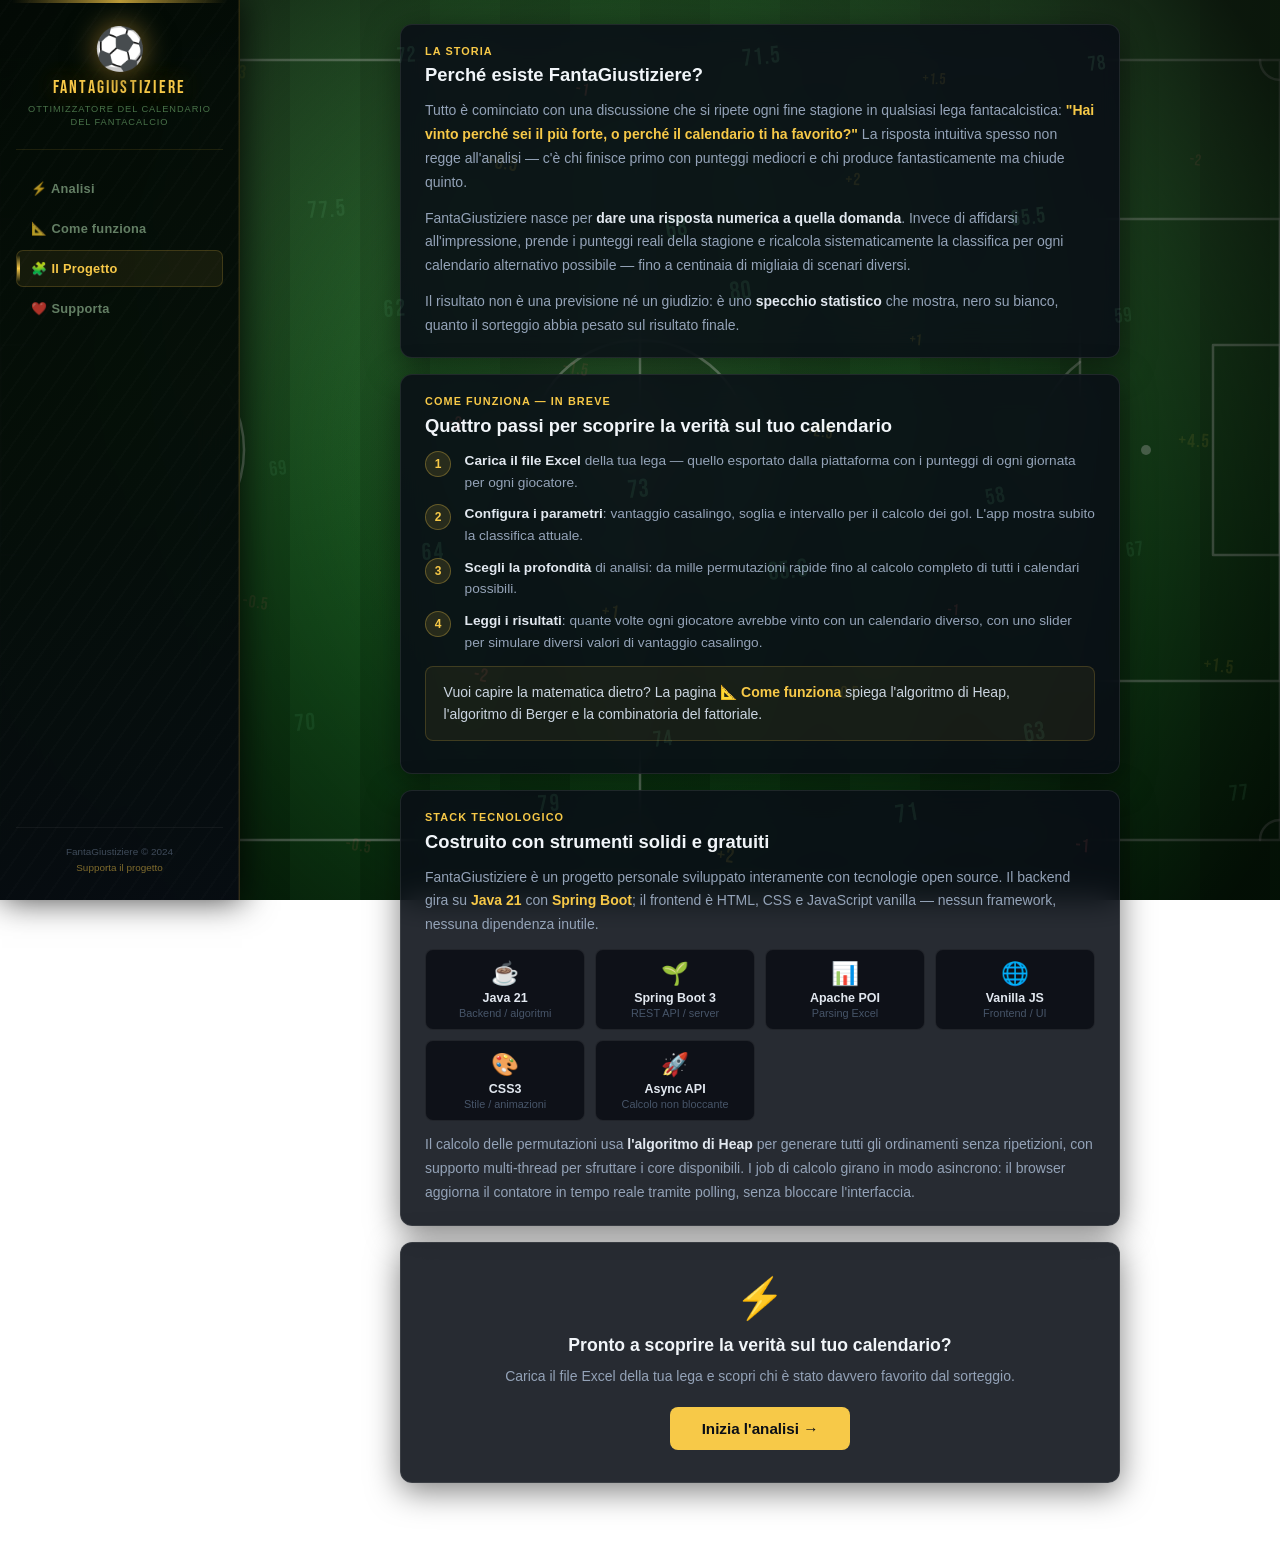
==== src/main/resources/static/about.html @ 56c1ac25 "Improved exception handling + error management, added some aesthetical changes" ====
<!DOCTYPE html>
<html lang="it">
<head>
  <meta charset="UTF-8">
  <meta name="viewport" content="width=device-width, initial-scale=1.0">
  <link rel="icon" type="image/svg+xml" href="favicon.svg">
  <title>FantaGiustiziere — Il Progetto</title>
  <meta name="description" content="FantaGiustiziere è un progetto open source per analizzare il calendario del Fantacalcio. Scopri la storia, la tecnologia e come contribuire.">
  <meta property="og:type"        content="website">
  <meta property="og:site_name"   content="FantaGiustiziere">
  <meta property="og:locale"      content="it_IT">
  <meta property="og:url"         content="https://PRODUCTION_URL/about.html">
  <meta property="og:title"       content="FantaGiustiziere — Il Progetto">
  <meta property="og:description" content="FantaGiustiziere è un progetto open source per analizzare il calendario del Fantacalcio. Scopri la storia, la tecnologia e come contribuire.">
  <link rel="preconnect" href="https://fonts.googleapis.com">
  <link rel="stylesheet" href="https://fonts.googleapis.com/css2?family=Bebas+Neue&display=swap">
  <link rel="stylesheet" href="shared.css">
  <style>
    /* ── Tech stack grid ──────────────────────────────────────────────── */
    .tech-grid {
      display: grid;
      grid-template-columns: repeat(auto-fill, minmax(150px, 1fr));
      gap: 0.6rem;
      margin: 0.75rem 0;
    }
    .tech-chip {
      background: rgba(5,8,15,0.7);
      border: 1px solid rgba(255,255,255,0.08);
      border-radius: 8px;
      padding: 0.65rem 0.9rem;
      text-align: center;
    }
    .tech-chip .tech-icon { font-size: 1.4rem; display: block; margin-bottom: 0.25rem; }
    .tech-chip .tech-name { font-size: 0.78rem; font-weight: 600; color: #e2e8f0; display: block; }
    .tech-chip .tech-role { font-size: 0.68rem; color: #475569; display: block; margin-top: 0.1rem; }

    /* ── Step list ───────────────────────────────────────────────────── */
    .step-list { display: flex; flex-direction: column; gap: 0.6rem; margin: 0.75rem 0; }
    .step-item { display: flex; gap: 0.85rem; align-items: flex-start; }
    .step-num {
      width: 26px; height: 26px;
      border-radius: 50%;
      background: rgba(247,201,72,0.12);
      border: 1px solid rgba(247,201,72,0.3);
      color: #f7c948;
      font-size: 0.75rem; font-weight: 700;
      display: flex; align-items: center; justify-content: center;
      flex-shrink: 0; margin-top: 1px;
    }
    .step-text { font-size: 0.855rem; color: #94a3b8; line-height: 1.6; }
    .step-text strong { color: #e2e8f0; }

    /* ── CTA card ────────────────────────────────────────────────────── */
    .cta-card {
      text-align: center;
      padding: 2rem 1.5rem;
    }
    .cta-emoji { font-size: 2.5rem; display: block; margin-bottom: 0.75rem; }
    .cta-card h2 { font-size: 1.1rem; font-weight: 700; color: #f1f5f9; margin-bottom: 0.5rem; }
    .cta-card p { font-size: 0.875rem; color: #94a3b8; margin-bottom: 1.25rem; line-height: 1.6; }
  </style>
</head>
<body>

<!-- Football pitch SVG background -->
<svg class="field-bg" viewBox="0 0 1400 900" preserveAspectRatio="xMidYMid slice"
     xmlns="http://www.w3.org/2000/svg" aria-hidden="true">
  <defs>
    <pattern id="mow" x="0" y="0" width="140" height="900" patternUnits="userSpaceOnUse">
      <rect x="0" y="0" width="140" height="900" fill="#0e4716"/>
      <rect x="0" y="0" width="70"  height="900" fill="#0b3c12"/>
    </pattern>
    <radialGradient id="fl1" cx="210" cy="0" r="1050" gradientUnits="userSpaceOnUse">
      <stop offset="0%"   stop-color="rgba(210,255,190,0.22)"/>
      <stop offset="55%"  stop-color="rgba(160,220,140,0.06)"/>
      <stop offset="100%" stop-color="rgba(0,0,0,0)"/>
    </radialGradient>
    <radialGradient id="fl2" cx="1190" cy="0" r="1050" gradientUnits="userSpaceOnUse">
      <stop offset="0%"   stop-color="rgba(210,255,190,0.22)"/>
      <stop offset="55%"  stop-color="rgba(160,220,140,0.06)"/>
      <stop offset="100%" stop-color="rgba(0,0,0,0)"/>
    </radialGradient>
    <radialGradient id="cg" cx="700" cy="450" r="320" gradientUnits="userSpaceOnUse">
      <stop offset="0%"   stop-color="rgba(255,255,220,0.10)"/>
      <stop offset="100%" stop-color="rgba(0,0,0,0)"/>
    </radialGradient>
    <radialGradient id="vig" cx="700" cy="450" r="740" gradientUnits="userSpaceOnUse">
      <stop offset="38%"  stop-color="rgba(0,0,0,0)"/>
      <stop offset="100%" stop-color="rgba(0,0,0,0.76)"/>
    </radialGradient>
  </defs>
  <rect width="1400" height="900" fill="url(#mow)"/>
  <g fill="none" stroke="rgba(255,255,255,0.40)" stroke-width="2.5" stroke-linecap="round" stroke-linejoin="round">
    <rect x="60" y="60" width="1280" height="780"/>
    <line x1="700" y1="60" x2="700" y2="840"/>
    <circle cx="700" cy="450" r="110"/>
    <rect x="60"   y="219" width="200" height="462"/>
    <rect x="60"   y="345" width="67"  height="210"/>
    <rect x="1140" y="219" width="200" height="462"/>
    <rect x="1273" y="345" width="67"  height="210"/>
    <path d="M 260 362 A 110 110 0 0 1 260 538"/>
    <path d="M 1140 538 A 110 110 0 0 1 1140 362"/>
    <path d="M 80 60   A 20 20 0 0 1 60 80"/>
    <path d="M 1320 60 A 20 20 0 0 0 1340 80"/>
    <path d="M 60 820  A 20 20 0 0 1 80 840"/>
    <path d="M 1320 840 A 20 20 0 0 1 1340 820"/>
    <rect x="16"   y="388" width="44" height="124" stroke="rgba(255,255,255,0.22)"/>
    <rect x="1340" y="388" width="44" height="124" stroke="rgba(255,255,255,0.22)"/>
  </g>
  <g fill="rgba(255,255,255,0.40)">
    <circle cx="700"  cy="450" r="5"/>
    <circle cx="194"  cy="450" r="5"/>
    <circle cx="1206" cy="450" r="5"/>
  </g>
  <rect width="1400" height="900" fill="url(#fl1)"/>
  <rect width="1400" height="900" fill="url(#fl2)"/>
  <rect width="1400" height="900" fill="url(#cg)"/>
  <rect width="1400" height="900" fill="url(#vig)"/>
</svg>

<!-- Floating bonus numbers (filled by shared.js) -->
<div class="bonus-layer" aria-hidden="true"></div>

<!-- Mobile top bar -->
<div class="mobile-topbar">
  <a href="index.html" class="mobile-topbar-brand">
    <span class="mobile-topbar-logo">⚽</span>
    <span class="mobile-topbar-title">FantaGiustiziere</span>
  </a>
  <button class="burger-btn" id="burgerBtn" aria-label="Menu" aria-expanded="false">☰</button>
</div>
<div class="mobile-menu" id="mobileMenu" hidden>
  <a href="index.html"   class="nav-link">⚡ Analisi</a>
  <a href="info.html"    class="nav-link">📐 Come funziona</a>
  <a href="about.html"   class="nav-link active">🧩 Il Progetto</a>
  <a href="support.html" class="nav-link">❤️ Supporta</a>
</div>

<div class="layout">
  <aside class="sidebar">
    <div class="sidebar-brand">
      <span class="sidebar-logo">⚽</span>
      <div class="sidebar-title">FantaGiustiziere</div>
      <div class="sidebar-subtitle">Ottimizzatore del calendario del Fantacalcio</div>
    </div>
    <nav class="sidebar-nav">
      <a href="index.html"   class="nav-link">⚡ Analisi</a>
      <a href="info.html"    class="nav-link">📐 Come funziona</a>
      <a href="about.html"   class="nav-link active">🧩 Il Progetto</a>
      <a href="support.html" class="nav-link">❤️ Supporta</a>
    </nav>
    <div class="sidebar-footer">
      FantaGiustiziere &copy; 2024<br>
      <a href="support.html">Supporta il progetto</a>
    </div>
  </aside>

  <main class="content">
  <div class="content-inner">

  <!-- ── Intro ─────────────────────────────────────────────────────── -->
  <div class="card">
    <div class="section-label">La storia</div>
    <h2>Perché esiste FantaGiustiziere?</h2>
    <p>
      Tutto è cominciato con una discussione che si ripete ogni fine stagione in qualsiasi lega
      fantacalcistica: <em>"Hai vinto perché sei il più forte, o perché il calendario ti ha favorito?"</em>
      La risposta intuitiva spesso non regge all'analisi — c'è chi finisce primo con punteggi mediocri
      e chi produce fantasticamente ma chiude quinto.
    </p>
    <p>
      FantaGiustiziere nasce per <strong>dare una risposta numerica a quella domanda</strong>.
      Invece di affidarsi all'impressione, prende i punteggi reali della stagione e ricalcola
      sistematicamente la classifica per ogni calendario alternativo possibile — fino a centinaia
      di migliaia di scenari diversi.
    </p>
    <p>
      Il risultato non è una previsione né un giudizio: è uno <strong>specchio statistico</strong>
      che mostra, nero su bianco, quanto il sorteggio abbia pesato sul risultato finale.
    </p>
  </div>

  <!-- ── How it works (quick) ──────────────────────────────────────── -->
  <div class="card">
    <div class="section-label">Come funziona — in breve</div>
    <h2>Quattro passi per scoprire la verità sul tuo calendario</h2>

    <div class="step-list">
      <div class="step-item">
        <div class="step-num">1</div>
        <div class="step-text">
          <strong>Carica il file Excel</strong> della tua lega — quello esportato dalla piattaforma
          con i punteggi di ogni giornata per ogni giocatore.
        </div>
      </div>
      <div class="step-item">
        <div class="step-num">2</div>
        <div class="step-text">
          <strong>Configura i parametri</strong>: vantaggio casalingo, soglia e intervallo per il calcolo
          dei gol. L'app mostra subito la classifica attuale.
        </div>
      </div>
      <div class="step-item">
        <div class="step-num">3</div>
        <div class="step-text">
          <strong>Scegli la profondità</strong> di analisi: da mille permutazioni rapide fino al
          calcolo completo di tutti i calendari possibili.
        </div>
      </div>
      <div class="step-item">
        <div class="step-num">4</div>
        <div class="step-text">
          <strong>Leggi i risultati</strong>: quante volte ogni giocatore avrebbe vinto con un
          calendario diverso, con uno slider per simulare diversi valori di vantaggio casalingo.
        </div>
      </div>
    </div>

    <div class="highlight">
      Vuoi capire la matematica dietro? La pagina
      <strong><a href="info.html" style="color:#f7c948;text-decoration:none">📐 Come funziona</a></strong>
      spiega l'algoritmo di Heap, l'algoritmo di Berger e la combinatoria del fattoriale.
    </div>
  </div>

  <!-- ── Tech stack ─────────────────────────────────────────────────── -->
  <div class="card">
    <div class="section-label">Stack tecnologico</div>
    <h2>Costruito con strumenti solidi e gratuiti</h2>
    <p>
      FantaGiustiziere è un progetto personale sviluppato interamente con tecnologie open source.
      Il backend gira su <em>Java 21</em> con <em>Spring Boot</em>; il frontend è HTML, CSS e
      JavaScript vanilla — nessun framework, nessuna dipendenza inutile.
    </p>

    <div class="tech-grid">
      <div class="tech-chip">
        <span class="tech-icon">☕</span>
        <span class="tech-name">Java 21</span>
        <span class="tech-role">Backend / algoritmi</span>
      </div>
      <div class="tech-chip">
        <span class="tech-icon">🌱</span>
        <span class="tech-name">Spring Boot 3</span>
        <span class="tech-role">REST API / server</span>
      </div>
      <div class="tech-chip">
        <span class="tech-icon">📊</span>
        <span class="tech-name">Apache POI</span>
        <span class="tech-role">Parsing Excel</span>
      </div>
      <div class="tech-chip">
        <span class="tech-icon">🌐</span>
        <span class="tech-name">Vanilla JS</span>
        <span class="tech-role">Frontend / UI</span>
      </div>
      <div class="tech-chip">
        <span class="tech-icon">🎨</span>
        <span class="tech-name">CSS3</span>
        <span class="tech-role">Stile / animazioni</span>
      </div>
      <div class="tech-chip">
        <span class="tech-icon">🚀</span>
        <span class="tech-name">Async API</span>
        <span class="tech-role">Calcolo non bloccante</span>
      </div>
    </div>

    <p>
      Il calcolo delle permutazioni usa <strong>l'algoritmo di Heap</strong> per generare tutti gli
      ordinamenti senza ripetizioni, con supporto multi-thread per sfruttare i core disponibili.
      I job di calcolo girano in modo asincrono: il browser aggiorna il contatore in tempo reale
      tramite polling, senza bloccare l'interfaccia.
    </p>
  </div>

  <!-- ── CTA ────────────────────────────────────────────────────────── -->
  <div class="card cta-card">
    <span class="cta-emoji">⚡</span>
    <h2>Pronto a scoprire la verità sul tuo calendario?</h2>
    <p>Carica il file Excel della tua lega e scopri chi è stato davvero favorito dal sorteggio.</p>
    <a href="index.html" class="btn btn-primary" style="display:inline-block;padding:0.8rem 2rem;text-decoration:none;">
      Inizia l'analisi →
    </a>
  </div>

  </div><!-- /.content-inner -->
  </main>
</div><!-- /.layout -->

<script src="shared.js"></script>
</body>
</html>
---- src/main/resources/static/shared.css ----
/* ── Reset ─────────────────────────────────────────────────────────────── */
*, *::before, *::after { box-sizing: border-box; margin: 0; padding: 0; }
[hidden] { display: none !important; }

/* ── Base ──────────────────────────────────────────────────────────────── */
body {
  font-family: -apple-system, BlinkMacSystemFont, 'Segoe UI', Roboto, sans-serif;
  color: #e2e8f0;
  min-height: 100vh;
}

/* ── Football pitch background ─────────────────────────────────────────── */
.field-bg {
  position: fixed;
  top: 0; left: 0;
  width: 100%; height: 100%;
  z-index: -1;
}

/* ── Layout ────────────────────────────────────────────────────────────── */
.layout { display: flex; min-height: 100vh; }

/* ── Sidebar ───────────────────────────────────────────────────────────── */
.sidebar {
  width: 240px;
  flex-shrink: 0;
  position: sticky;
  top: 0;
  height: 100vh;
  background: linear-gradient(160deg,
    rgba(3, 10, 5, 0.97) 0%,
    rgba(5, 14, 8, 0.96) 45%,
    rgba(7, 12, 18, 0.97) 100%
  );
  border-right: 1px solid rgba(247,201,72,0.18);
  box-shadow: 2px 0 32px rgba(0,0,0,0.75), inset -1px 0 0 rgba(247,201,72,0.08);
  backdrop-filter: blur(28px);
  -webkit-backdrop-filter: blur(28px);
  padding: 1.75rem 1rem 1.5rem;
  display: flex;
  flex-direction: column;
  z-index: 200;
  overflow-y: auto;
  overflow-x: hidden;
}

.sidebar::before {
  content: '';
  position: absolute;
  inset: 0;
  background: repeating-linear-gradient(
    -55deg, transparent, transparent 14px,
    rgba(255,255,255,0.012) 14px, rgba(255,255,255,0.012) 16px
  );
  pointer-events: none;
}

.sidebar::after {
  content: '';
  position: absolute;
  top: 0; left: 0; right: 0;
  height: 3px;
  background: linear-gradient(90deg, transparent 5%, rgba(247,201,72,0.75) 50%, transparent 95%);
}

.sidebar-brand {
  position: relative;
  text-align: center;
  padding-bottom: 1.25rem;
  border-bottom: 1px solid rgba(247,201,72,0.1);
  margin-bottom: 1.25rem;
}

.sidebar-logo {
  font-size: 2.6rem;
  line-height: 1;
  margin-bottom: 0.4rem;
  display: block;
  filter: drop-shadow(0 0 14px rgba(247,201,72,0.5)) drop-shadow(0 3px 10px rgba(0,0,0,0.7));
  animation: ball-pulse 3.5s ease-in-out infinite;
}

@keyframes ball-pulse {
  0%, 100% {
    filter: drop-shadow(0 0 10px rgba(247,201,72,0.4)) drop-shadow(0 3px 8px rgba(0,0,0,0.7));
    transform: scale(1);
  }
  50% {
    filter: drop-shadow(0 0 22px rgba(247,201,72,0.65)) drop-shadow(0 4px 14px rgba(0,0,0,0.7));
    transform: scale(1.07);
  }
}

.sidebar-title {
  font-family: 'Bebas Neue', 'Impact', sans-serif;
  font-size: 1.15rem;
  font-weight: 400;
  letter-spacing: 0.12em;
  color: #f7c948;
  text-shadow: 0 0 24px rgba(247,201,72,0.45), 0 1px 10px rgba(0,0,0,0.9);
}

.sidebar-subtitle {
  font-size: 0.58rem;
  color: rgba(90, 140, 90, 0.8);
  margin-top: 0.25rem;
  line-height: 1.4;
  text-transform: uppercase;
  letter-spacing: 0.1em;
}

.sidebar-nav { position: relative; display: flex; flex-direction: column; gap: 0.25rem; }

.nav-link {
  display: block;
  padding: 0.6rem 0.9rem;
  border-radius: 7px;
  text-decoration: none;
  font-size: 0.8rem;
  font-weight: 600;
  color: rgba(140, 175, 140, 0.7);
  border: 1px solid transparent;
  transition: all 0.2s;
  position: relative;
  overflow: hidden;
  letter-spacing: 0.02em;
}

.nav-link::before {
  content: '';
  position: absolute;
  left: 0; top: 10%; bottom: 10%;
  width: 2.5px;
  background: linear-gradient(180deg, transparent, #f7c948, transparent);
  border-radius: 0 2px 2px 0;
  transform: scaleY(0);
  transform-origin: center;
  transition: transform 0.2s;
}

.nav-link:hover { color: #e2e8f0; background: rgba(255,255,255,0.05); border-color: rgba(255,255,255,0.07); }
.nav-link:hover::before { transform: scaleY(0.5); }
.nav-link.active { color: #f7c948; background: rgba(247,201,72,0.07); border-color: rgba(247,201,72,0.18); }
.nav-link.active::before { transform: scaleY(1); }

.sidebar-footer {
  margin-top: auto;
  padding-top: 1rem;
  border-top: 1px solid rgba(255,255,255,0.05);
  font-size: 0.62rem;
  color: rgba(100, 116, 139, 0.6);
  text-align: center;
  line-height: 1.6;
}
.sidebar-footer a { color: rgba(247,201,72,0.5); text-decoration: none; }
.sidebar-footer a:hover { color: #f7c948; }

/* ── Content area ──────────────────────────────────────────────────────── */
.content { flex: 1; min-width: 0; padding: 1.5rem 2rem 3rem; overflow-y: auto; }
.content-inner { max-width: 720px; margin: 0 auto; }

/* ── Floating bonus numbers ────────────────────────────────────────────── */
.bonus-layer {
  position: fixed;
  inset: 0;
  z-index: 50;
  pointer-events: none;
  overflow: hidden;
}

.bonus-num {
  position: absolute;
  left: var(--x);
  top: var(--y);
  font-size: var(--sz);
  opacity: var(--op);
  font-family: 'Bebas Neue', 'Impact', sans-serif;
  letter-spacing: 0.05em;
  line-height: 1;
  white-space: nowrap;
  transform: rotate(var(--rot));
  animation: bonus-drift var(--dur) ease-in-out var(--dl) infinite;
}

.bonus-num.pos     { color: #f7c948; }
.bonus-num.neg     { color: #f87171; }
.bonus-num.neutral { color: #86efac; }

@keyframes bonus-drift {
  0%   { transform: rotate(var(--rot)) translateY(0px); }
  28%  { transform: rotate(calc(var(--rot) + 4deg)) translateY(-14px); }
  72%  { transform: rotate(calc(var(--rot) - 3deg)) translateY(9px); }
  100% { transform: rotate(var(--rot)) translateY(0px); }
}

/* ── Glass card ────────────────────────────────────────────────────────── */
.card {
  background: rgba(10, 14, 22, 0.88);
  border: 1px solid rgba(255,255,255,0.09);
  border-radius: 12px;
  padding: 1.25rem 1.5rem;
  backdrop-filter: blur(16px);
  -webkit-backdrop-filter: blur(16px);
  box-shadow: 0 8px 32px rgba(0,0,0,0.5);
  position: relative;
  margin-bottom: 1rem;
}

/* ── Shared typography ─────────────────────────────────────────────────── */
.section-label {
  font-size: 0.68rem;
  font-weight: 700;
  text-transform: uppercase;
  letter-spacing: 0.1em;
  color: #f7c948;
  margin-bottom: 0.4rem;
}

.card-title { font-size: 1rem; font-weight: 700; color: #f1f5f9; margin-bottom: 0.2rem; }
.card-subtitle { font-size: 0.8rem; color: #64748b; margin-bottom: 1rem; }

.card h2 { font-size: 1.15rem; font-weight: 700; color: #f1f5f9; margin-bottom: 0.75rem; line-height: 1.3; }
.card p { font-size: 0.875rem; color: #94a3b8; line-height: 1.7; margin-bottom: 0.75rem; }
.card p:last-child { margin-bottom: 0; }
.card p strong { color: #e2e8f0; }
.card p em { color: #f7c948; font-style: normal; font-weight: 600; }

.highlight {
  background: rgba(247,201,72,0.06);
  border: 1px solid rgba(247,201,72,0.18);
  border-radius: 8px;
  padding: 0.9rem 1.1rem;
  margin: 0.75rem 0;
  font-size: 0.875rem;
  color: #cbd5e1;
  line-height: 1.6;
}
.highlight strong { color: #f7c948; }

.divider { border: none; border-top: 1px solid rgba(255,255,255,0.07); margin: 1.25rem 0; }

/* ── Shared banners ────────────────────────────────────────────────────── */
.error-box {
  background: rgba(45,10,10,0.92);
  border: 1px solid #7f1d1d;
  color: #fca5a5;
  border-radius: 8px;
  padding: 0.9rem 1.1rem;
  font-size: 0.875rem;
  margin-top: 1rem;
}

.success-box {
  background: rgba(10,40,20,0.92);
  border: 1px solid #166534;
  color: #86efac;
  border-radius: 8px;
  padding: 0.9rem 1.1rem;
  font-size: 0.875rem;
  margin-top: 1rem;
}

/* ── Shared buttons ────────────────────────────────────────────────────── */
.btn {
  padding: 0.75rem 1.5rem;
  border-radius: 8px;
  font-size: 0.95rem;
  font-weight: 600;
  border: none;
  cursor: pointer;
  transition: background 0.15s, opacity 0.15s;
  text-decoration: none;
  display: inline-block;
  text-align: center;
}
.btn-primary { background: #f7c948; color: #0a0e16; }
.btn-primary:hover { background: #fad86a; }
.btn-primary:disabled { opacity: 0.45; cursor: not-allowed; }
.btn-secondary { background: rgba(255,255,255,0.07); color: #94a3b8; border: 1px solid rgba(255,255,255,0.1); }
.btn-secondary:hover { background: rgba(255,255,255,0.12); color: #e2e8f0; }
.btn-row { display: flex; gap: 0.75rem; margin-top: 1rem; }
.btn-row .btn-primary { flex: 1; }

/* ── Mobile top bar ────────────────────────────────────────────────────── */
.mobile-topbar {
  display: none;
  position: fixed;
  top: 0; left: 0; right: 0;
  height: 54px;
  background: rgba(3, 10, 5, 0.98);
  border-bottom: 1px solid rgba(247,201,72,0.22);
  backdrop-filter: blur(20px);
  -webkit-backdrop-filter: blur(20px);
  z-index: 300;
  align-items: center;
  justify-content: space-between;
  padding: 0 1rem;
}

.mobile-topbar-brand {
  display: flex;
  align-items: center;
  gap: 0.5rem;
  text-decoration: none;
}

.mobile-topbar-logo { font-size: 1.45rem; }

.mobile-topbar-title {
  font-family: 'Bebas Neue', 'Impact', sans-serif;
  font-size: 1.05rem;
  letter-spacing: 0.12em;
  color: #f7c948;
  text-shadow: 0 0 14px rgba(247,201,72,0.4);
}

.burger-btn {
  background: none;
  border: 1px solid rgba(247,201,72,0.3);
  border-radius: 6px;
  color: #f7c948;
  font-size: 1.1rem;
  width: 36px; height: 36px;
  cursor: pointer;
  display: flex; align-items: center; justify-content: center;
  transition: background 0.15s;
  flex-shrink: 0;
}
.burger-btn:hover { background: rgba(247,201,72,0.12); }

.mobile-menu {
  position: fixed;
  top: 54px; left: 0; right: 0;
  background: rgba(3, 10, 5, 0.99);
  border-bottom: 1px solid rgba(247,201,72,0.15);
  z-index: 299;
  padding: 0.5rem;
  display: flex;
  flex-direction: column;
  gap: 0.2rem;
  backdrop-filter: blur(20px);
  -webkit-backdrop-filter: blur(20px);
  box-shadow: 0 8px 24px rgba(0,0,0,0.6);
}
.mobile-menu .nav-link { font-size: 0.88rem; padding: 0.7rem 1rem; }

/* ── Responsive breakpoint ─────────────────────────────────────────────── */
@media (max-width: 767px) {
  .sidebar { display: none; }
  .mobile-topbar { display: flex; }
  .layout { flex-direction: column; }
  .content { padding: calc(54px + 1.25rem) 1rem 2.5rem; }
  .content-inner { max-width: 100%; }
}
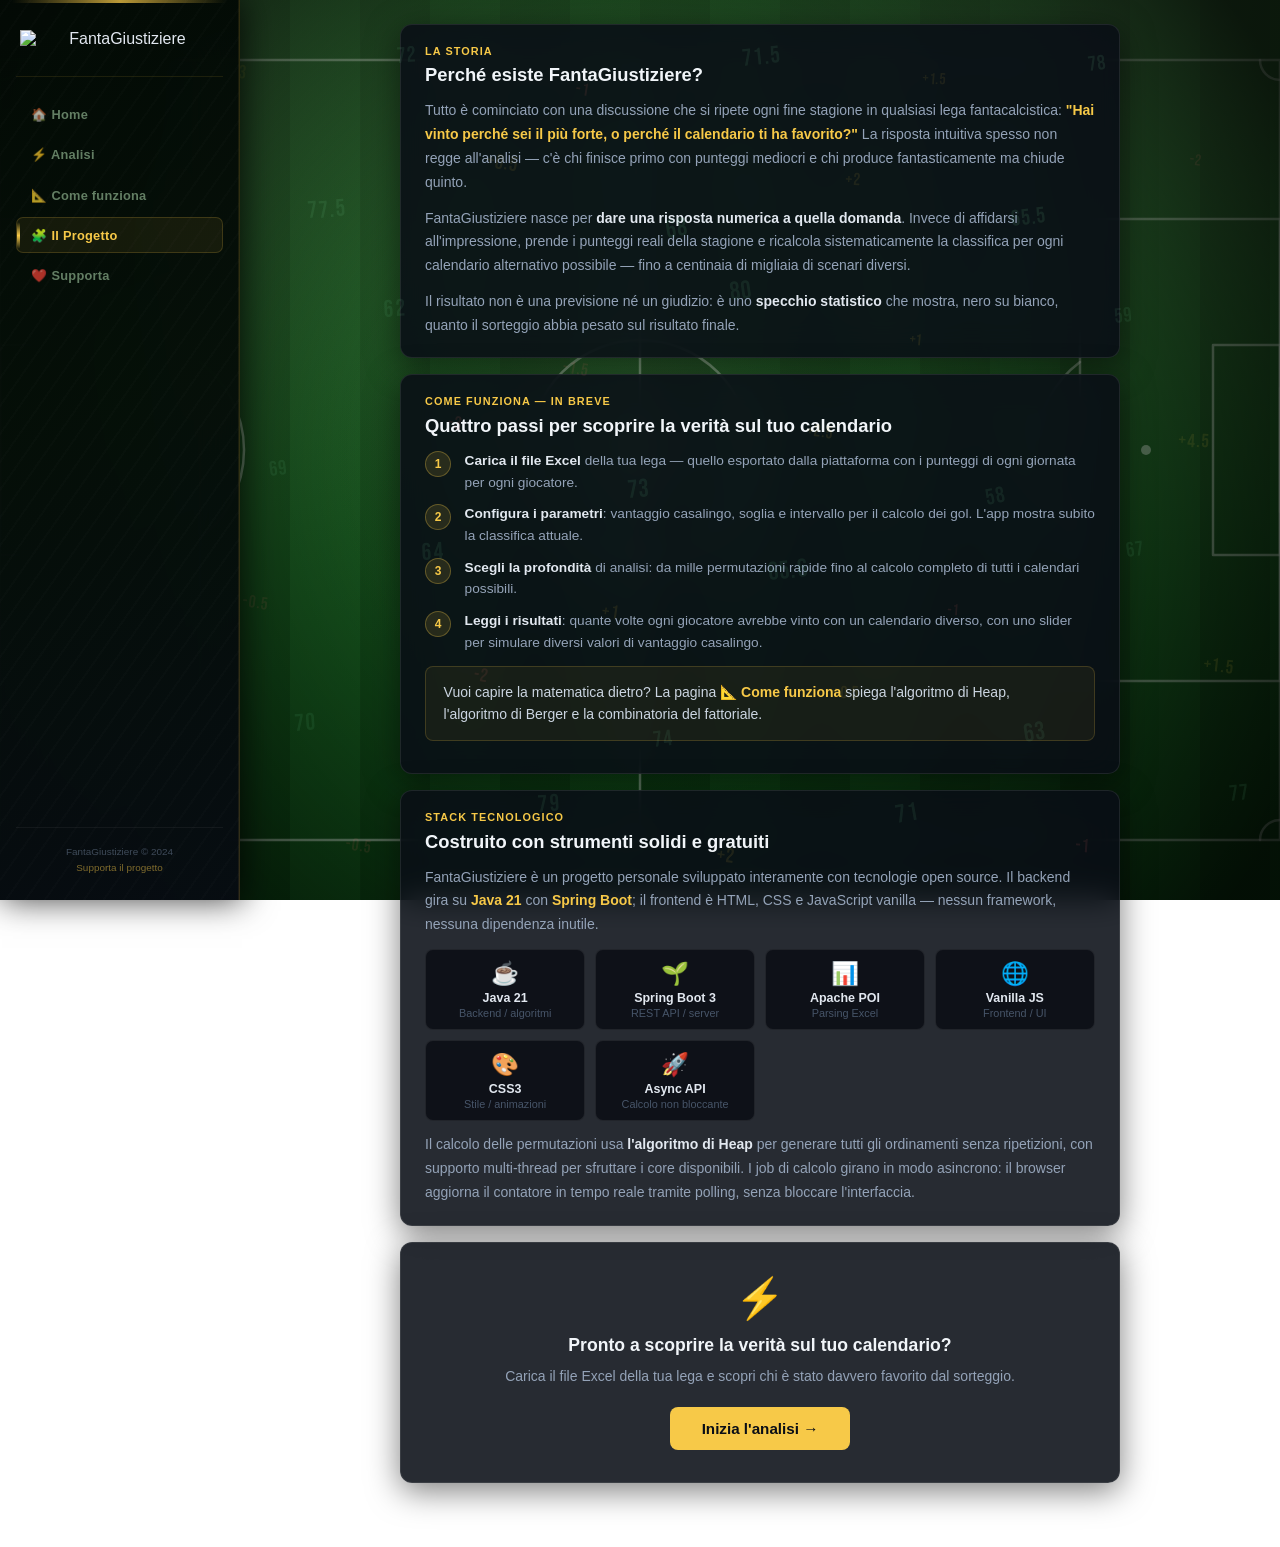
==== commit 6675736d: "improved error handling + restructured frontend site" ====
--- a/src/main/resources/static/about.html
+++ b/src/main/resources/static/about.html
@@ -1,9 +1,9 @@
-<!DOCTYPE html>
+﻿<!DOCTYPE html>
 <html lang="it">
 <head>
   <meta charset="UTF-8">
   <meta name="viewport" content="width=device-width, initial-scale=1.0">
-  <link rel="icon" type="image/svg+xml" href="favicon.svg">
+  <link rel="icon" type="image/png" href="favicon.png">
   <title>FantaGiustiziere — Il Progetto</title>
   <meta name="description" content="FantaGiustiziere è un progetto open source per analizzare il calendario del Fantacalcio. Scopri la storia, la tecnologia e come contribuire.">
   <meta property="og:type"        content="website">
@@ -123,14 +123,15 @@
 
 <!-- Mobile top bar -->
 <div class="mobile-topbar">
-  <a href="index.html" class="mobile-topbar-brand">
-    <span class="mobile-topbar-logo">⚽</span>
+  <a href="app.html" class="mobile-topbar-brand">
+    <img src="favicon.png" alt="" style="width:28px;height:28px;vertical-align:middle;"/>
     <span class="mobile-topbar-title">FantaGiustiziere</span>
   </a>
   <button class="burger-btn" id="burgerBtn" aria-label="Menu" aria-expanded="false">☰</button>
 </div>
 <div class="mobile-menu" id="mobileMenu" hidden>
-  <a href="index.html"   class="nav-link">⚡ Analisi</a>
+  <a href="index.html"  class="nav-link">🏠 Home</a>
+  <a href="app.html"   class="nav-link">⚡ Analisi</a>
   <a href="info.html"    class="nav-link">📐 Come funziona</a>
   <a href="about.html"   class="nav-link active">🧩 Il Progetto</a>
   <a href="support.html" class="nav-link">❤️ Supporta</a>
@@ -139,12 +140,11 @@
 <div class="layout">
   <aside class="sidebar">
     <div class="sidebar-brand">
-      <span class="sidebar-logo">⚽</span>
-      <div class="sidebar-title">FantaGiustiziere</div>
-      <div class="sidebar-subtitle">Ottimizzatore del calendario del Fantacalcio</div>
+      <img src="logo.png" alt="FantaGiustiziere" style="width:100%;max-width:220px;height:auto;display:block;margin:0 auto;padding:0.1rem 0.25rem 0.5rem;"/>
     </div>
     <nav class="sidebar-nav">
-      <a href="index.html"   class="nav-link">⚡ Analisi</a>
+      <a href="index.html"  class="nav-link">🏠 Home</a>
+  <a href="app.html"   class="nav-link">⚡ Analisi</a>
       <a href="info.html"    class="nav-link">📐 Come funziona</a>
       <a href="about.html"   class="nav-link active">🧩 Il Progetto</a>
       <a href="support.html" class="nav-link">❤️ Supporta</a>
@@ -279,7 +279,7 @@
     <span class="cta-emoji">⚡</span>
     <h2>Pronto a scoprire la verità sul tuo calendario?</h2>
     <p>Carica il file Excel della tua lega e scopri chi è stato davvero favorito dal sorteggio.</p>
-    <a href="index.html" class="btn btn-primary" style="display:inline-block;padding:0.8rem 2rem;text-decoration:none;">
+    <a href="app.html" class="btn btn-primary" style="display:inline-block;padding:0.8rem 2rem;text-decoration:none;">
       Inizia l'analisi →
     </a>
   </div>
--- a/src/main/resources/static/shared.css
+++ b/src/main/resources/static/shared.css
@@ -250,6 +250,16 @@
   margin-top: 1rem;
 }
 
+.warning-box {
+  background: rgba(40,30,5,0.92);
+  border: 1px solid #92400e;
+  color: #fcd34d;
+  border-radius: 8px;
+  padding: 0.9rem 1.1rem;
+  font-size: 0.875rem;
+  margin-top: 1rem;
+}
+
 .success-box {
   background: rgba(10,40,20,0.92);
   border: 1px solid #166534;
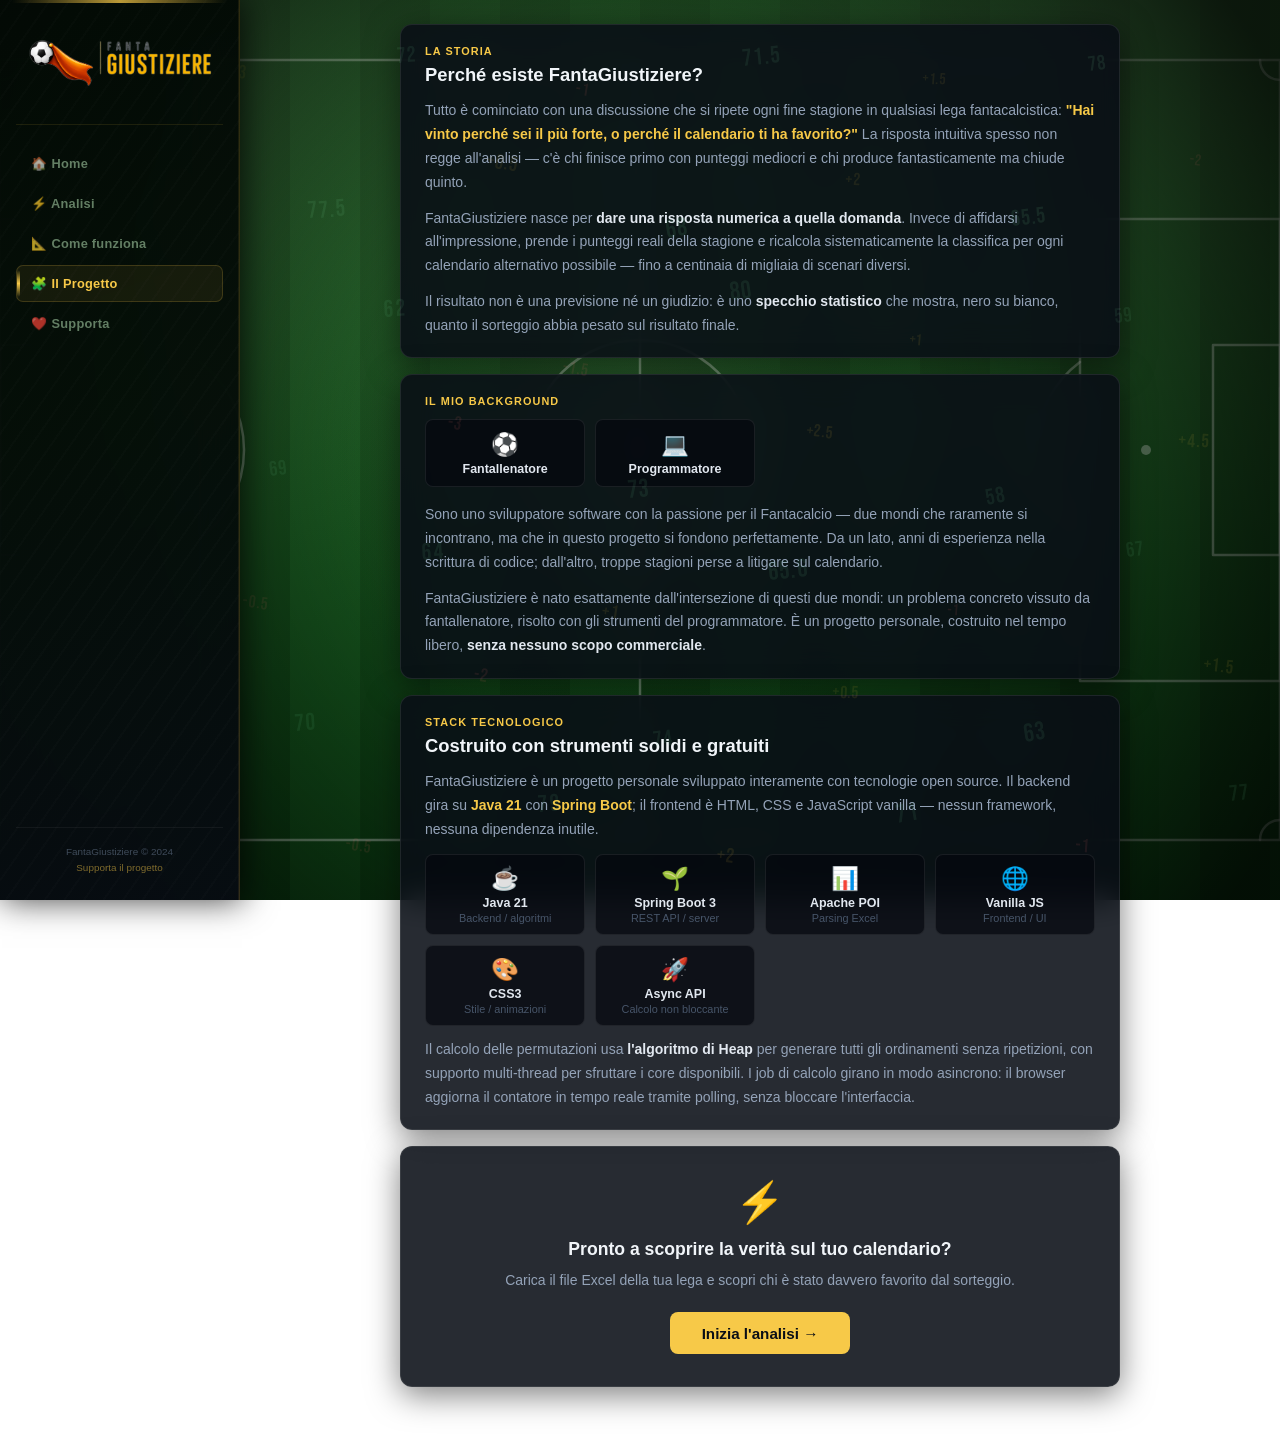
==== commit 2d2c2d46: "Restructured frontend application with graphics and additional pages" ====
--- a/src/main/resources/static/about.html
+++ b/src/main/resources/static/about.html
@@ -49,6 +49,43 @@
     }
     .step-text { font-size: 0.855rem; color: #94a3b8; line-height: 1.6; }
     .step-text strong { color: #e2e8f0; }
+
+    /* ── Fusion identity ─────────────────────────────────────────────── */
+    .fusion-row {
+      display: flex;
+      align-items: center;
+      justify-content: center;
+      gap: 0;
+      margin: 0 0 1.1rem;
+    }
+    .fusion-chip {
+      display: flex;
+      align-items: center;
+      gap: 0.55rem;
+      padding: 0.6rem 1.1rem;
+      background: rgba(5,8,15,0.7);
+      border: 1px solid rgba(255,255,255,0.1);
+      font-size: 0.88rem; font-weight: 700; color: #e2e8f0;
+    }
+    .fusion-chip:first-child {
+      border-radius: 8px 0 0 8px;
+      border-right: none;
+    }
+    .fusion-chip:last-child {
+      border-radius: 0 8px 8px 0;
+      border-left: none;
+    }
+    .fusion-sep {
+      width: 32px; height: 32px;
+      display: flex; align-items: center; justify-content: center;
+      background: rgba(247,201,72,0.12);
+      border-top: 1px solid rgba(247,201,72,0.35);
+      border-bottom: 1px solid rgba(247,201,72,0.35);
+      color: #f7c948; font-size: 0.85rem; font-weight: 700;
+      flex-shrink: 0;
+      z-index: 1;
+    }
+    .fusion-chip .fi { font-size: 1.2rem; }
 
     /* ── CTA card ────────────────────────────────────────────────────── */
     .cta-card {
@@ -140,7 +177,7 @@
 <div class="layout">
   <aside class="sidebar">
     <div class="sidebar-brand">
-      <img src="logo.png" alt="FantaGiustiziere" style="width:100%;max-width:220px;height:auto;display:block;margin:0 auto;padding:0.1rem 0.25rem 0.5rem;"/>
+      <a href="index.html"><img src="logo.png" alt="FantaGiustiziere" style="width:100%;max-width:220px;height:auto;display:block;margin:0 auto;padding:0.1rem 0.25rem 0.5rem;"/></a>
     </div>
     <nav class="sidebar-nav">
       <a href="index.html"  class="nav-link">🏠 Home</a>
@@ -180,47 +217,29 @@
     </p>
   </div>
 
-  <!-- ── How it works (quick) ──────────────────────────────────────── -->
+  <!-- ── Personal ─────────────────────────────────────────────────── -->
   <div class="card">
-    <div class="section-label">Come funziona — in breve</div>
-    <h2>Quattro passi per scoprire la verità sul tuo calendario</h2>
-
-    <div class="step-list">
-      <div class="step-item">
-        <div class="step-num">1</div>
-        <div class="step-text">
-          <strong>Carica il file Excel</strong> della tua lega — quello esportato dalla piattaforma
-          con i punteggi di ogni giornata per ogni giocatore.
-        </div>
-      </div>
-      <div class="step-item">
-        <div class="step-num">2</div>
-        <div class="step-text">
-          <strong>Configura i parametri</strong>: vantaggio casalingo, soglia e intervallo per il calcolo
-          dei gol. L'app mostra subito la classifica attuale.
-        </div>
-      </div>
-      <div class="step-item">
-        <div class="step-num">3</div>
-        <div class="step-text">
-          <strong>Scegli la profondità</strong> di analisi: da mille permutazioni rapide fino al
-          calcolo completo di tutti i calendari possibili.
-        </div>
-      </div>
-      <div class="step-item">
-        <div class="step-num">4</div>
-        <div class="step-text">
-          <strong>Leggi i risultati</strong>: quante volte ogni giocatore avrebbe vinto con un
-          calendario diverso, con uno slider per simulare diversi valori di vantaggio casalingo.
-        </div>
+    <div class="section-label">Il mio background</div>
+    <div class="tech-grid" style="margin-bottom:1rem;">
+      <div class="tech-chip">
+        <span class="tech-icon">⚽</span>
+        <span class="tech-name">Fantallenatore</span>
+      </div>
+      <div class="tech-chip">
+        <span class="tech-icon">💻</span>
+        <span class="tech-name">Programmatore</span>
       </div>
     </div>
-
-    <div class="highlight">
-      Vuoi capire la matematica dietro? La pagina
-      <strong><a href="info.html" style="color:#f7c948;text-decoration:none">📐 Come funziona</a></strong>
-      spiega l'algoritmo di Heap, l'algoritmo di Berger e la combinatoria del fattoriale.
-    </div>
+    <p>
+      Sono uno sviluppatore software con la passione per il Fantacalcio — due mondi che raramente
+      si incontrano, ma che in questo progetto si fondono perfettamente. Da un lato, anni di
+      esperienza nella scrittura di codice; dall'altro, troppe stagioni perse a litigare sul calendario.
+    </p>
+    <p>
+      FantaGiustiziere è nato esattamente dall'intersezione di questi due mondi: un problema
+      concreto vissuto da fantallenatore, risolto con gli strumenti del programmatore.
+      È un progetto personale, costruito nel tempo libero, <strong>senza nessuno scopo commerciale</strong>.
+    </p>
   </div>
 
   <!-- ── Tech stack ─────────────────────────────────────────────────── -->
